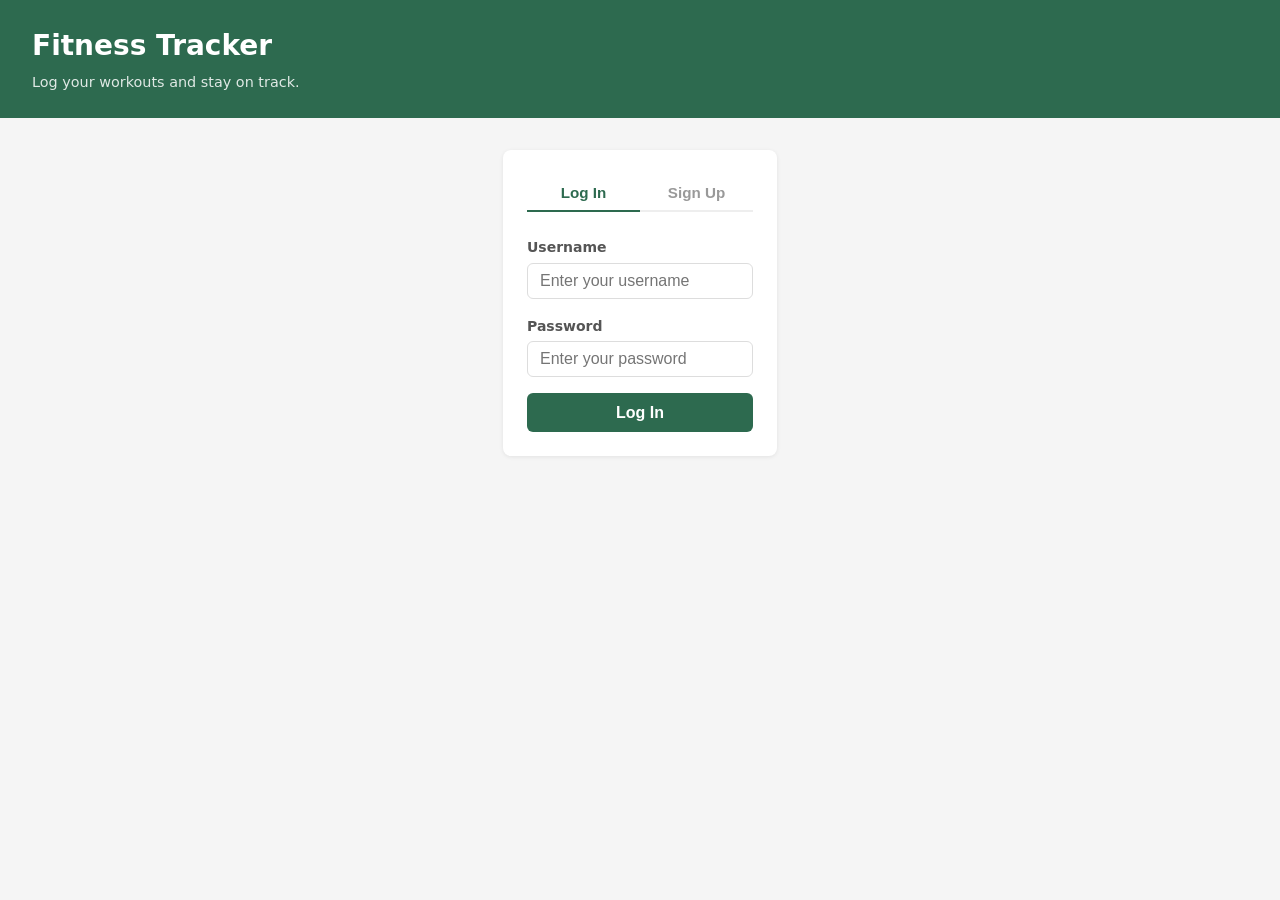
==== index.html @ b751d726 "Add monthly heatmap tab with activity colour-coding Adds a two-tab layout: Log Workout (existing) an" ====
<!DOCTYPE html>
<html lang="en">
<head>
  <meta charset="UTF-8">
  <meta name="viewport" content="width=device-width, initial-scale=1.0">
  <title>Fitness Tracker</title>
  <link rel="stylesheet" href="css/styles.css">
</head>
<body>
  <header>
    <div class="header-inner">
      <div>
        <h1>Fitness Tracker</h1>
        <p>Log your workouts and stay on track.</p>
      </div>
      <div class="user-info">
        <span id="username-display"></span>
        <button id="logout-btn">Log Out</button>
      </div>
    </div>
  </header>

  <main>
    <div class="main-tabs">
      <button class="main-tab active" data-tab="log">Log Workout</button>
      <button class="main-tab" data-tab="heatmap">This Month</button>
    </div>

    <!-- Tab 1: Log Workout -->
    <div id="tab-log">
      <section class="log-form">
        <h2>Log a Workout</h2>
        <form id="workout-form">
          <div class="field">
            <label for="exercise">Exercise</label>
            <input type="text" id="exercise" placeholder="e.g. Running, Squats" required>
          </div>
          <div class="field">
            <label for="duration">Duration (minutes)</label>
            <input type="number" id="duration" min="1" placeholder="30" required>
          </div>
          <div class="field">
            <label for="date">Date</label>
            <input type="date" id="date" required>
          </div>
          <div class="field">
            <label for="notes">Notes (optional)</label>
            <input type="text" id="notes" placeholder="How did it go?">
          </div>
          <button type="submit">Add Workout</button>
        </form>
      </section>

      <section class="workout-list">
        <h2>Past Workouts</h2>
        <ul id="workouts"></ul>
        <p id="empty-state">No workouts logged yet. Add one above!</p>
      </section>
    </div>

    <!-- Tab 2: Heatmap -->
    <div id="tab-heatmap" hidden>
      <section>
        <div class="heatmap-header">
          <button id="prev-month" aria-label="Previous month">&#8249;</button>
          <h2 id="heatmap-title"></h2>
          <button id="next-month" aria-label="Next month">&#8250;</button>
        </div>
        <div class="heatmap-legend">
          <span class="legend-item"><span class="legend-swatch" data-level="0"></span>No workout</span>
          <span class="legend-item"><span class="legend-swatch" data-level="1"></span>1 workout</span>
          <span class="legend-item"><span class="legend-swatch" data-level="2"></span>2 workouts</span>
          <span class="legend-item"><span class="legend-swatch" data-level="3"></span>3+</span>
        </div>
        <div class="heatmap-grid">
          <div class="day-label">Mon</div>
          <div class="day-label">Tue</div>
          <div class="day-label">Wed</div>
          <div class="day-label">Thu</div>
          <div class="day-label">Fri</div>
          <div class="day-label">Sat</div>
          <div class="day-label">Sun</div>
          <div id="heatmap-cells"></div>
        </div>
        <p id="heatmap-summary"></p>
      </section>
    </div>
  </main>

  <script src="js/app.js"></script>
</body>
</html>
---- css/styles.css ----
*, *::before, *::after {
  box-sizing: border-box;
  margin: 0;
  padding: 0;
}

body {
  font-family: system-ui, sans-serif;
  background: #f5f5f5;
  color: #222;
  line-height: 1.6;
}

header {
  background: #2d6a4f;
  color: white;
  padding: 1.5rem 2rem;
}

.header-inner {
  max-width: 640px;
  margin: 0 auto;
  display: flex;
  justify-content: space-between;
  align-items: center;
  gap: 1rem;
}

header h1 {
  font-size: 1.75rem;
  margin-bottom: 0.15rem;
}

header p {
  opacity: 0.85;
  font-size: 0.9rem;
}

.user-info {
  display: flex;
  align-items: center;
  gap: 0.75rem;
  flex-shrink: 0;
}

.user-info span {
  font-size: 0.9rem;
  opacity: 0.9;
  font-weight: 600;
}

#logout-btn {
  padding: 0.35rem 0.85rem;
  background: rgba(255,255,255,0.15);
  color: white;
  border: 1px solid rgba(255,255,255,0.4);
  border-radius: 6px;
  font-size: 0.85rem;
  cursor: pointer;
  transition: background 0.15s;
}

#logout-btn:hover {
  background: rgba(255,255,255,0.25);
}

main {
  max-width: 640px;
  margin: 2rem auto;
  padding: 0 1rem;
  display: flex;
  flex-direction: column;
  gap: 2rem;
}

section {
  background: white;
  border-radius: 8px;
  padding: 1.5rem;
  box-shadow: 0 1px 4px rgba(0,0,0,0.08);
}

h2 {
  font-size: 1.2rem;
  margin-bottom: 1rem;
  color: #2d6a4f;
}

.field {
  display: flex;
  flex-direction: column;
  gap: 0.25rem;
  margin-bottom: 1rem;
}

label {
  font-size: 0.875rem;
  font-weight: 600;
  color: #555;
}

input {
  padding: 0.5rem 0.75rem;
  border: 1px solid #ddd;
  border-radius: 6px;
  font-size: 1rem;
  outline: none;
  transition: border-color 0.15s;
}

input:focus {
  border-color: #2d6a4f;
}

button[type="submit"] {
  width: 100%;
  padding: 0.65rem;
  background: #2d6a4f;
  color: white;
  border: none;
  border-radius: 6px;
  font-size: 1rem;
  font-weight: 600;
  cursor: pointer;
  transition: background 0.15s;
}

button[type="submit"]:hover {
  background: #1b4332;
}

#workouts {
  list-style: none;
  display: flex;
  flex-direction: column;
  gap: 0.75rem;
}

.workout-item {
  display: flex;
  justify-content: space-between;
  align-items: flex-start;
  padding: 0.75rem 1rem;
  background: #f9f9f9;
  border-radius: 6px;
  border-left: 4px solid #2d6a4f;
}

.workout-item .info strong {
  display: block;
  font-size: 1rem;
}

.workout-item .info span {
  font-size: 0.85rem;
  color: #666;
}

.workout-item .notes {
  font-size: 0.8rem;
  color: #888;
  margin-top: 0.2rem;
}

.workout-item button.delete {
  background: none;
  border: none;
  color: #bbb;
  cursor: pointer;
  font-size: 1rem;
  line-height: 1;
  padding: 0;
  transition: color 0.15s;
}

.workout-item button.delete:hover {
  color: #e63946;
}

#empty-state {
  color: #999;
  font-size: 0.9rem;
  text-align: center;
  padding: 1rem 0;
}

/* Main tabs */
.main-tabs {
  display: flex;
  gap: 0.5rem;
  background: white;
  border-radius: 8px;
  padding: 0.4rem;
  box-shadow: 0 1px 4px rgba(0,0,0,0.08);
}

.main-tab {
  flex: 1;
  padding: 0.55rem 1rem;
  border: none;
  border-radius: 6px;
  font-size: 0.95rem;
  font-weight: 600;
  color: #666;
  background: none;
  cursor: pointer;
  transition: background 0.15s, color 0.15s;
}

.main-tab.active {
  background: #2d6a4f;
  color: white;
}

.main-tab:not(.active):hover {
  background: #f0f0f0;
}

/* Heatmap */
.heatmap-header {
  display: flex;
  align-items: center;
  justify-content: space-between;
  margin-bottom: 1rem;
}

.heatmap-header h2 {
  margin-bottom: 0;
}

.heatmap-header button {
  background: none;
  border: 1px solid #ddd;
  border-radius: 6px;
  font-size: 1.4rem;
  line-height: 1;
  padding: 0.1rem 0.5rem;
  color: #555;
  cursor: pointer;
  transition: background 0.15s;
}

.heatmap-header button:hover {
  background: #f0f0f0;
}

.heatmap-legend {
  display: flex;
  gap: 1rem;
  margin-bottom: 1rem;
  flex-wrap: wrap;
}

.legend-item {
  display: flex;
  align-items: center;
  gap: 0.35rem;
  font-size: 0.8rem;
  color: #666;
}

.legend-swatch {
  width: 14px;
  height: 14px;
  border-radius: 3px;
  display: inline-block;
}

.legend-swatch[data-level="0"] { background: #e0e0e0; }
.legend-swatch[data-level="1"] { background: #95d5b2; }
.legend-swatch[data-level="2"] { background: #52b788; }
.legend-swatch[data-level="3"] { background: #1b4332; }

.heatmap-grid {
  display: grid;
  grid-template-columns: repeat(7, 1fr);
  gap: 6px;
}

.day-label {
  text-align: center;
  font-size: 0.75rem;
  font-weight: 600;
  color: #999;
  padding-bottom: 0.25rem;
}

#heatmap-cells {
  display: contents;
}

.heatmap-cell {
  aspect-ratio: 1;
  border-radius: 5px;
  background: #e0e0e0;
  display: flex;
  align-items: center;
  justify-content: center;
  font-size: 0.8rem;
  color: #555;
  cursor: default;
  transition: transform 0.1s;
}

.heatmap-cell:not(.empty):hover {
  transform: scale(1.15);
}

.heatmap-cell.empty {
  background: transparent;
}

.heatmap-cell[data-level="1"] { background: #95d5b2; color: #1b4332; }
.heatmap-cell[data-level="2"] { background: #52b788; color: white; }
.heatmap-cell[data-level="3"] { background: #1b4332; color: white; }

#heatmap-summary {
  margin-top: 1rem;
  font-size: 0.875rem;
  color: #666;
  text-align: center;
}
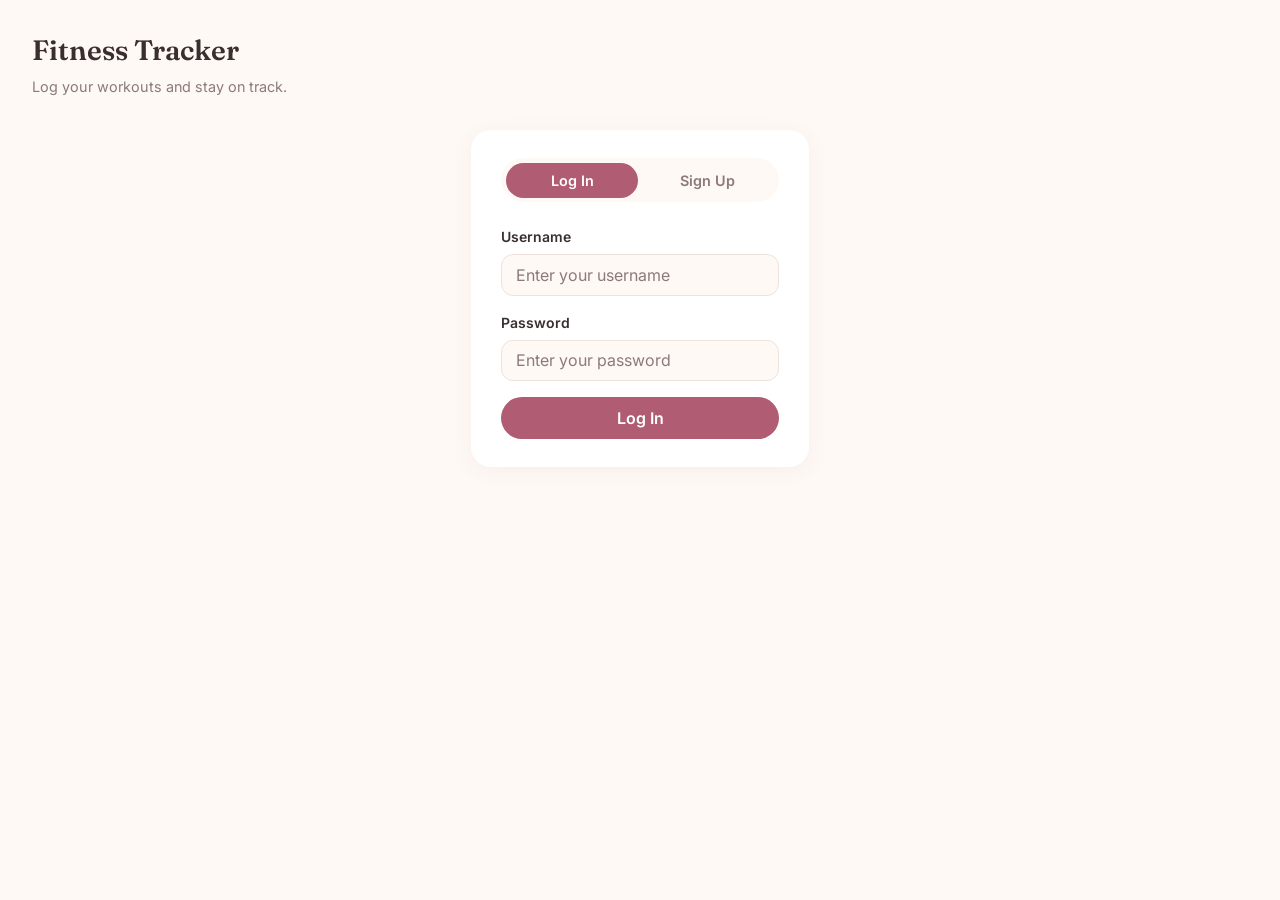
==== commit 9b538044: "Lighten page background and apply new design theme Co-Authored-By: Claude Sonnet 4.6 <noreply@anthro" ====
--- a/index.html
+++ b/index.html
@@ -4,6 +4,8 @@
   <meta charset="UTF-8">
   <meta name="viewport" content="width=device-width, initial-scale=1.0">
   <title>Fitness Tracker</title>
+  <link rel="preconnect" href="https://fonts.googleapis.com">
+  <link rel="preconnect" href="https://fonts.gstatic.com" crossorigin>
   <link rel="stylesheet" href="css/styles.css">
 </head>
 <body>
@@ -24,6 +26,7 @@
     <div class="main-tabs">
       <button class="main-tab active" data-tab="log">Log Workout</button>
       <button class="main-tab" data-tab="heatmap">This Month</button>
+      <button class="main-tab" data-tab="calories">Calories</button>
     </div>
 
     <!-- Tab 1: Log Workout -->
@@ -58,20 +61,76 @@
       </section>
     </div>
 
-    <!-- Tab 2: Heatmap -->
+    <!-- Tab 2: Heatmap + Cycle -->
     <div id="tab-heatmap" hidden>
+
+      <!-- Current phase banner -->
+      <section id="phase-banner" class="phase-banner" hidden>
+        <div class="phase-banner-inner" id="phase-banner-inner">
+          <div class="phase-banner-text">
+            <p class="phase-banner-label" id="phase-banner-label"></p>
+            <p class="phase-banner-day" id="phase-banner-day"></p>
+            <p class="phase-banner-tip" id="phase-banner-tip"></p>
+          </div>
+          <div class="phase-banner-badge" id="phase-banner-badge"></div>
+        </div>
+      </section>
+
+      <!-- Period tracking form -->
+      <section class="period-section">
+        <details id="period-details">
+          <summary>
+            <span>Track Your Period</span>
+            <span class="period-entry-count" id="period-entry-count"></span>
+          </summary>
+          <form id="period-form">
+            <div class="period-form-grid">
+              <div class="field">
+                <label for="period-start">Period Start Date</label>
+                <input type="date" id="period-start" required>
+              </div>
+              <div class="field">
+                <label for="cycle-length">Cycle Length <small>(days)</small></label>
+                <input type="number" id="cycle-length" value="28" min="21" max="45">
+              </div>
+              <div class="field">
+                <label for="period-length">Period Duration <small>(days)</small></label>
+                <input type="number" id="period-length" value="5" min="1" max="10">
+              </div>
+            </div>
+            <button type="submit">Save Entry</button>
+          </form>
+          <ul id="period-history" class="period-history"></ul>
+        </details>
+      </section>
+
+      <!-- Calendar -->
       <section>
         <div class="heatmap-header">
           <button id="prev-month" aria-label="Previous month">&#8249;</button>
           <h2 id="heatmap-title"></h2>
           <button id="next-month" aria-label="Next month">&#8250;</button>
         </div>
-        <div class="heatmap-legend">
-          <span class="legend-item"><span class="legend-swatch" data-level="0"></span>No workout</span>
-          <span class="legend-item"><span class="legend-swatch" data-level="1"></span>1 workout</span>
-          <span class="legend-item"><span class="legend-swatch" data-level="2"></span>2 workouts</span>
-          <span class="legend-item"><span class="legend-swatch" data-level="3"></span>3+</span>
-        </div>
+
+        <div class="heatmap-legends">
+          <div class="legend-group" id="phase-legend">
+            <span class="legend-group-title">Cycle phase</span>
+            <div class="legend-row">
+              <span class="legend-item"><span class="legend-swatch" data-phase="menstrual"></span>Menstrual</span>
+              <span class="legend-item"><span class="legend-swatch" data-phase="follicular"></span>Follicular</span>
+              <span class="legend-item"><span class="legend-swatch" data-phase="ovulation"></span>Ovulation</span>
+              <span class="legend-item"><span class="legend-swatch" data-phase="luteal"></span>Luteal</span>
+            </div>
+          </div>
+          <div class="legend-group">
+            <span class="legend-group-title">Workouts</span>
+            <div class="legend-row">
+              <span class="legend-item"><span class="legend-empty-cell"></span>None</span>
+              <span class="legend-item"><span class="legend-workout-dot"></span>Logged</span>
+            </div>
+          </div>
+        </div>
+
         <div class="heatmap-grid">
           <div class="day-label">Mon</div>
           <div class="day-label">Tue</div>
@@ -82,9 +141,69 @@
           <div class="day-label">Sun</div>
           <div id="heatmap-cells"></div>
         </div>
+
         <p id="heatmap-summary"></p>
-      </section>
-    </div>
+
+        <div id="cycle-insight" class="cycle-insight" hidden>
+          <p id="cycle-insight-text"></p>
+        </div>
+
+        <p id="period-prompt" class="period-prompt">Add your period date above to see cycle phases on the calendar.</p>
+      </section>
+
+    </div>
+
+    <!-- Tab 3: Calories -->
+    <div id="tab-calories" hidden>
+
+      <section class="calorie-form-section">
+        <h2>Log Food</h2>
+        <form id="calorie-form">
+          <div class="field">
+            <label for="food-name">Food Item</label>
+            <input type="text" id="food-name" placeholder="e.g. Grilled chicken, Banana" required>
+          </div>
+          <div class="calorie-form-row">
+            <div class="field">
+              <label for="food-calories">Calories (kcal)</label>
+              <input type="number" id="food-calories" min="0" placeholder="250" required>
+            </div>
+            <div class="field">
+              <label for="meal-type">Meal</label>
+              <select id="meal-type">
+                <option value="Breakfast">Breakfast</option>
+                <option value="Lunch">Lunch</option>
+                <option value="Dinner">Dinner</option>
+                <option value="Snack">Snack</option>
+              </select>
+            </div>
+            <div class="field">
+              <label for="food-date">Date</label>
+              <input type="date" id="food-date" required>
+            </div>
+          </div>
+          <button type="submit">Add Food</button>
+        </form>
+      </section>
+
+      <section class="calorie-log-section">
+        <div class="calorie-log-header">
+          <button id="cal-prev-day" aria-label="Previous day">&#8249;</button>
+          <h2 id="calorie-date-title"></h2>
+          <button id="cal-next-day" aria-label="Next day">&#8250;</button>
+        </div>
+
+        <div class="calorie-total-bar">
+          <span class="total-label">Total</span>
+          <span class="total-value" id="calorie-total">0 kcal</span>
+        </div>
+
+        <ul id="calorie-list"></ul>
+        <p id="calorie-empty">No food logged for this day. Add something above!</p>
+      </section>
+
+    </div>
+
   </main>
 
   <script src="js/app.js"></script>
--- a/css/styles.css
+++ b/css/styles.css
@@ -1,20 +1,45 @@
+@import url('https://fonts.googleapis.com/css2?family=Fraunces:opsz,wght@9..144,600&family=Inter:wght@400;500;600;700&display=swap');
+
+:root {
+  --color-bg: #FEF9F5;
+  --color-surface: #FFFFFF;
+  --color-accent: #B05C73;
+  --color-accent-dark: #7A3B4E;
+  --color-blush: #F4D9D3;
+  --color-sage: #E7E2D8;
+  --color-text: #3A2E2E;
+  --color-text-muted: #8C7A78;
+  --color-border: #EFE2DA;
+  --color-phase-menstrual: #E6A4B4;
+  --color-phase-follicular: #F3C9CF;
+  --color-phase-ovulation: #C2185B;
+  --color-phase-luteal: #B6A6D9;
+  --shadow-card: 0 4px 20px rgba(176, 92, 115, 0.07);
+  --radius-card: 20px;
+  --radius-input: 12px;
+  --radius-pill: 999px;
+}
+
 *, *::before, *::after {
   box-sizing: border-box;
   margin: 0;
   padding: 0;
 }
 
+[hidden] { display: none !important; }
+
 body {
-  font-family: system-ui, sans-serif;
-  background: #f5f5f5;
-  color: #222;
+  font-family: 'Inter', system-ui, sans-serif;
+  background: var(--color-bg);
+  color: var(--color-text);
   line-height: 1.6;
+  min-height: 100vh;
 }
 
 header {
-  background: #2d6a4f;
-  color: white;
-  padding: 1.5rem 2rem;
+  background: var(--color-bg);
+  color: var(--color-text);
+  padding: 1.75rem 2rem 0.5rem;
 }
 
 .header-inner {
@@ -27,12 +52,15 @@
 }
 
 header h1 {
+  font-family: 'Fraunces', Georgia, serif;
+  font-weight: 600;
   font-size: 1.75rem;
   margin-bottom: 0.15rem;
+  color: var(--color-text);
 }
 
 header p {
-  opacity: 0.85;
+  color: var(--color-text-muted);
   font-size: 0.9rem;
 }
 
@@ -45,80 +73,102 @@
 
 .user-info span {
   font-size: 0.9rem;
-  opacity: 0.9;
-  font-weight: 600;
+  font-weight: 600;
+  color: var(--color-text-muted);
 }
 
 #logout-btn {
-  padding: 0.35rem 0.85rem;
-  background: rgba(255,255,255,0.15);
-  color: white;
-  border: 1px solid rgba(255,255,255,0.4);
-  border-radius: 6px;
+  padding: 0.4rem 1rem;
+  background: transparent;
+  color: var(--color-accent-dark);
+  border: 1.5px solid var(--color-border);
+  border-radius: var(--radius-pill);
+  font-family: 'Inter', sans-serif;
   font-size: 0.85rem;
-  cursor: pointer;
-  transition: background 0.15s;
+  font-weight: 600;
+  cursor: pointer;
+  transition: background 0.15s, border-color 0.15s;
 }
 
 #logout-btn:hover {
-  background: rgba(255,255,255,0.25);
+  background: var(--color-blush);
+  border-color: var(--color-accent);
 }
 
 main {
   max-width: 640px;
-  margin: 2rem auto;
+  margin: 1.5rem auto 2.5rem;
   padding: 0 1rem;
   display: flex;
   flex-direction: column;
-  gap: 2rem;
+  gap: 1.25rem;
 }
 
 section {
-  background: white;
-  border-radius: 8px;
-  padding: 1.5rem;
-  box-shadow: 0 1px 4px rgba(0,0,0,0.08);
+  background: var(--color-surface);
+  border-radius: var(--radius-card);
+  padding: 1.75rem 1.875rem;
+  box-shadow: var(--shadow-card);
 }
 
 h2 {
-  font-size: 1.2rem;
+  font-family: 'Fraunces', Georgia, serif;
+  font-weight: 600;
+  font-size: 1.25rem;
   margin-bottom: 1rem;
-  color: #2d6a4f;
+  color: var(--color-text);
 }
 
 .field {
   display: flex;
   flex-direction: column;
-  gap: 0.25rem;
+  gap: 0.35rem;
   margin-bottom: 1rem;
 }
 
 label {
   font-size: 0.875rem;
   font-weight: 600;
-  color: #555;
-}
-
-input {
-  padding: 0.5rem 0.75rem;
-  border: 1px solid #ddd;
-  border-radius: 6px;
+  color: var(--color-text);
+}
+
+input,
+select {
+  padding: 0.6rem 0.85rem;
+  border: 1.5px solid var(--color-border);
+  border-radius: var(--radius-input);
+  font-family: 'Inter', sans-serif;
   font-size: 1rem;
+  color: var(--color-text);
+  background: var(--color-bg);
   outline: none;
-  transition: border-color 0.15s;
-}
-
-input:focus {
-  border-color: #2d6a4f;
+  transition: border-color 0.15s, box-shadow 0.15s;
+  width: 100%;
+}
+
+input::placeholder {
+  color: var(--color-text-muted);
+}
+
+input:focus,
+select:focus {
+  border-color: var(--color-accent);
+  box-shadow: 0 0 0 3px rgba(176, 92, 115, 0.18);
+}
+
+select {
+  background: var(--color-bg);
+  cursor: pointer;
 }
 
 button[type="submit"] {
   width: 100%;
-  padding: 0.65rem;
-  background: #2d6a4f;
+  padding: 0.7rem 1.25rem;
+  background: var(--color-accent);
   color: white;
   border: none;
-  border-radius: 6px;
+  border-radius: var(--radius-pill);
+  font-family: 'Inter', sans-serif;
   font-size: 1rem;
   font-weight: 600;
   cursor: pointer;
@@ -126,7 +176,7 @@
 }
 
 button[type="submit"]:hover {
-  background: #1b4332;
+  background: var(--color-accent-dark);
 }
 
 #workouts {
@@ -140,80 +190,269 @@
   display: flex;
   justify-content: space-between;
   align-items: flex-start;
-  padding: 0.75rem 1rem;
-  background: #f9f9f9;
-  border-radius: 6px;
-  border-left: 4px solid #2d6a4f;
+  padding: 0.85rem 1rem;
+  background: var(--color-bg);
+  border-radius: var(--radius-input);
+  border-left: 4px solid var(--color-accent);
 }
 
 .workout-item .info strong {
   display: block;
   font-size: 1rem;
+  color: var(--color-text);
 }
 
 .workout-item .info span {
   font-size: 0.85rem;
-  color: #666;
+  color: var(--color-text-muted);
 }
 
 .workout-item .notes {
   font-size: 0.8rem;
-  color: #888;
+  color: var(--color-text-muted);
   margin-top: 0.2rem;
 }
 
 .workout-item button.delete {
   background: none;
   border: none;
-  color: #bbb;
-  cursor: pointer;
-  font-size: 1rem;
+  color: var(--color-text-muted);
+  cursor: pointer;
+  font-size: 1.1rem;
   line-height: 1;
   padding: 0;
   transition: color 0.15s;
 }
 
 .workout-item button.delete:hover {
-  color: #e63946;
+  color: var(--color-accent);
 }
 
 #empty-state {
-  color: #999;
+  color: var(--color-text-muted);
   font-size: 0.9rem;
   text-align: center;
   padding: 1rem 0;
 }
 
-/* Main tabs */
+/* Main tabs — pill segmented control */
 .main-tabs {
   display: flex;
-  gap: 0.5rem;
-  background: white;
-  border-radius: 8px;
-  padding: 0.4rem;
-  box-shadow: 0 1px 4px rgba(0,0,0,0.08);
+  gap: 0.25rem;
+  background: var(--color-surface);
+  border-radius: var(--radius-pill);
+  padding: 0.35rem;
+  box-shadow: var(--shadow-card);
 }
 
 .main-tab {
   flex: 1;
-  padding: 0.55rem 1rem;
+  padding: 0.6rem 1rem;
   border: none;
-  border-radius: 6px;
+  border-radius: var(--radius-pill);
+  font-family: 'Inter', sans-serif;
+  font-size: 0.9rem;
+  font-weight: 600;
+  color: var(--color-text-muted);
+  background: transparent;
+  cursor: pointer;
+  transition: background 0.15s, color 0.15s;
+}
+
+.main-tab.active {
+  background: var(--color-accent);
+  color: white;
+}
+
+.main-tab:not(.active):hover {
+  color: var(--color-text);
+}
+
+/* Phase banner */
+.phase-banner {
+  border-radius: var(--radius-card);
+  overflow: hidden;
+  box-shadow: var(--shadow-card);
+}
+
+.phase-banner-inner {
+  display: flex;
+  align-items: center;
+  justify-content: space-between;
+  padding: 1.25rem 1.75rem;
+  gap: 1rem;
+}
+
+.phase-banner-inner[data-phase="menstrual"]  { background: var(--color-phase-menstrual); }
+.phase-banner-inner[data-phase="follicular"] { background: var(--color-phase-follicular); }
+.phase-banner-inner[data-phase="ovulation"]  { background: var(--color-phase-ovulation); color: white; }
+.phase-banner-inner[data-phase="luteal"]     { background: var(--color-phase-luteal); color: white; }
+
+.phase-banner-inner[data-phase="ovulation"] .phase-banner-label,
+.phase-banner-inner[data-phase="ovulation"] .phase-banner-day,
+.phase-banner-inner[data-phase="ovulation"] .phase-banner-tip,
+.phase-banner-inner[data-phase="luteal"] .phase-banner-label,
+.phase-banner-inner[data-phase="luteal"] .phase-banner-day,
+.phase-banner-inner[data-phase="luteal"] .phase-banner-tip {
+  color: white;
+}
+
+.phase-banner-label {
+  font-family: 'Fraunces', Georgia, serif;
+  font-weight: 600;
+  font-size: 1.05rem;
+  color: var(--color-text);
+  margin-bottom: 0.15rem;
+}
+
+.phase-banner-day {
+  font-size: 0.85rem;
+  color: var(--color-text-muted);
+  margin-bottom: 0.25rem;
+}
+
+.phase-banner-tip {
+  font-size: 0.85rem;
+  color: var(--color-text);
+}
+
+.phase-banner-badge {
+  font-size: 2.5rem;
+  flex-shrink: 0;
+}
+
+/* Cycle insight box below calendar */
+.cycle-insight {
+  margin-top: 1rem;
+  padding: 1rem 1.25rem;
+  background: var(--color-blush);
+  border-radius: var(--radius-input);
+  border: 1px solid var(--color-border);
+}
+
+.cycle-insight p {
+  font-size: 0.9rem;
+  color: var(--color-text);
+  line-height: 1.5;
+}
+
+.cycle-insight strong {
+  color: var(--color-accent-dark);
+  font-weight: 600;
+}
+
+/* Period tracking form */
+.period-section {
+  background: var(--color-surface);
+  border-radius: var(--radius-card);
+  box-shadow: var(--shadow-card);
+  overflow: hidden;
+}
+
+.period-section details > summary {
+  display: flex;
+  align-items: center;
+  justify-content: space-between;
+  padding: 1.1rem 1.75rem;
+  cursor: pointer;
+  user-select: none;
+  font-weight: 600;
   font-size: 0.95rem;
-  font-weight: 600;
-  color: #666;
+  color: var(--color-text);
+  list-style: none;
+}
+
+.period-section details > summary::-webkit-details-marker { display: none; }
+
+.period-section details > summary::after {
+  content: '＋';
+  font-size: 1.1rem;
+  color: var(--color-text-muted);
+  transition: transform 0.2s;
+}
+
+.period-section details[open] > summary::after {
+  content: '－';
+}
+
+.period-section details > summary:hover {
+  background: var(--color-bg);
+}
+
+.period-entry-count {
+  font-size: 0.78rem;
+  font-weight: 400;
+  color: var(--color-text-muted);
+  margin-left: auto;
+  margin-right: 0.75rem;
+}
+
+.period-section form {
+  padding: 0 1.75rem 1rem;
+}
+
+.period-form-grid {
+  display: grid;
+  grid-template-columns: 1fr 1fr 1fr;
+  gap: 0.75rem;
+}
+
+@media (max-width: 480px) {
+  .period-form-grid { grid-template-columns: 1fr; }
+}
+
+.period-history {
+  list-style: none;
+  padding: 0 1.75rem 1rem;
+  display: flex;
+  flex-direction: column;
+  gap: 0.5rem;
+  border-top: 1px solid var(--color-border);
+  margin-top: 0.5rem;
+  padding-top: 0.75rem;
+}
+
+.period-history-item {
+  display: flex;
+  align-items: center;
+  gap: 0.75rem;
+}
+
+.period-history-dot {
+  width: 10px;
+  height: 10px;
+  border-radius: 50%;
+  background: var(--color-accent);
+  flex-shrink: 0;
+}
+
+.period-history-info {
+  flex: 1;
+  display: flex;
+  flex-direction: column;
+}
+
+.period-history-info strong {
+  font-size: 0.875rem;
+  color: var(--color-text);
+}
+
+.period-history-info span {
+  font-size: 0.78rem;
+  color: var(--color-text-muted);
+}
+
+.period-history-item .delete {
   background: none;
-  cursor: pointer;
-  transition: background 0.15s, color 0.15s;
-}
-
-.main-tab.active {
-  background: #2d6a4f;
-  color: white;
-}
-
-.main-tab:not(.active):hover {
-  background: #f0f0f0;
+  border: none;
+  color: var(--color-text-muted);
+  cursor: pointer;
+  font-size: 1rem;
+  transition: color 0.15s;
+}
+
+.period-history-item .delete:hover {
+  color: var(--color-accent);
 }
 
 /* Heatmap */
@@ -224,99 +463,292 @@
   margin-bottom: 1rem;
 }
 
-.heatmap-header h2 {
-  margin-bottom: 0;
-}
+.heatmap-header h2 { margin-bottom: 0; }
 
 .heatmap-header button {
-  background: none;
-  border: 1px solid #ddd;
-  border-radius: 6px;
-  font-size: 1.4rem;
+  background: var(--color-bg);
+  border: 1.5px solid var(--color-border);
+  border-radius: var(--radius-pill);
+  font-size: 1.25rem;
   line-height: 1;
-  padding: 0.1rem 0.5rem;
-  color: #555;
-  cursor: pointer;
-  transition: background 0.15s;
+  padding: 0.15rem 0.65rem;
+  color: var(--color-text-muted);
+  cursor: pointer;
+  transition: background 0.15s, color 0.15s;
 }
 
 .heatmap-header button:hover {
-  background: #f0f0f0;
-}
-
-.heatmap-legend {
-  display: flex;
-  gap: 1rem;
+  background: var(--color-blush);
+  color: var(--color-accent-dark);
+}
+
+.heatmap-legends {
+  display: flex;
+  gap: 1.5rem;
   margin-bottom: 1rem;
   flex-wrap: wrap;
 }
 
+.legend-group { display: flex; flex-direction: column; gap: 0.35rem; }
+
+.legend-group-title {
+  font-size: 0.72rem;
+  font-weight: 700;
+  text-transform: uppercase;
+  letter-spacing: 0.05em;
+  color: var(--color-text-muted);
+}
+
+.legend-row {
+  display: flex;
+  gap: 0.75rem;
+  flex-wrap: wrap;
+}
+
 .legend-item {
   display: flex;
   align-items: center;
   gap: 0.35rem;
-  font-size: 0.8rem;
-  color: #666;
+  font-size: 0.78rem;
+  color: var(--color-text-muted);
 }
 
 .legend-swatch {
   width: 14px;
   height: 14px;
-  border-radius: 3px;
+  border-radius: 4px;
   display: inline-block;
-}
-
-.legend-swatch[data-level="0"] { background: #e0e0e0; }
-.legend-swatch[data-level="1"] { background: #95d5b2; }
-.legend-swatch[data-level="2"] { background: #52b788; }
-.legend-swatch[data-level="3"] { background: #1b4332; }
-
+  flex-shrink: 0;
+}
+
+.legend-swatch[data-phase="menstrual"]  { background: var(--color-phase-menstrual); }
+.legend-swatch[data-phase="follicular"] { background: var(--color-phase-follicular); }
+.legend-swatch[data-phase="ovulation"]  { background: var(--color-phase-ovulation); }
+.legend-swatch[data-phase="luteal"]     { background: var(--color-phase-luteal); }
+
+.legend-workout-dot {
+  width: 8px;
+  height: 8px;
+  border-radius: 50%;
+  background: var(--color-accent);
+  display: inline-block;
+  flex-shrink: 0;
+}
+
+.legend-empty-cell {
+  width: 14px;
+  height: 14px;
+  border-radius: 4px;
+  background: var(--color-sage);
+  display: inline-block;
+  flex-shrink: 0;
+}
+
+/* Calendar grid */
 .heatmap-grid {
   display: grid;
   grid-template-columns: repeat(7, 1fr);
-  gap: 6px;
+  gap: 8px;
 }
 
 .day-label {
   text-align: center;
-  font-size: 0.75rem;
-  font-weight: 600;
-  color: #999;
-  padding-bottom: 0.25rem;
-}
-
-#heatmap-cells {
-  display: contents;
-}
+  font-size: 0.7rem;
+  font-weight: 600;
+  color: var(--color-text-muted);
+  padding-bottom: 0.2rem;
+}
+
+#heatmap-cells { display: contents; }
 
 .heatmap-cell {
   aspect-ratio: 1;
-  border-radius: 5px;
-  background: #e0e0e0;
-  display: flex;
-  align-items: center;
-  justify-content: center;
-  font-size: 0.8rem;
-  color: #555;
+  border-radius: 12px;
+  background: var(--color-sage);
+  position: relative;
   cursor: default;
-  transition: transform 0.1s;
-}
-
-.heatmap-cell:not(.empty):hover {
-  transform: scale(1.15);
-}
-
-.heatmap-cell.empty {
-  background: transparent;
-}
-
-.heatmap-cell[data-level="1"] { background: #95d5b2; color: #1b4332; }
-.heatmap-cell[data-level="2"] { background: #52b788; color: white; }
-.heatmap-cell[data-level="3"] { background: #1b4332; color: white; }
+  transition: transform 0.12s;
+}
+
+.heatmap-cell:not(.empty):hover { transform: scale(1.06); z-index: 1; }
+
+.heatmap-cell.empty { background: transparent; }
+
+.heatmap-cell.today {
+  box-shadow: inset 0 0 0 2px var(--color-accent-dark);
+}
+
+.heatmap-cell[data-phase="menstrual"]  { background: var(--color-phase-menstrual); }
+.heatmap-cell[data-phase="follicular"] { background: var(--color-phase-follicular); }
+.heatmap-cell[data-phase="ovulation"]  { background: var(--color-phase-ovulation); }
+.heatmap-cell[data-phase="luteal"]     { background: var(--color-phase-luteal); }
+
+.cell-day-num {
+  position: absolute;
+  bottom: 6px;
+  left: 8px;
+  font-size: 0.72rem;
+  font-weight: 600;
+  color: var(--color-text);
+  line-height: 1;
+}
+
+.heatmap-cell[data-phase="ovulation"] .cell-day-num,
+.heatmap-cell[data-phase="luteal"] .cell-day-num {
+  color: white;
+}
+
+.cell-workout-dot {
+  position: absolute;
+  top: 6px;
+  right: 6px;
+  width: 7px;
+  height: 7px;
+  border-radius: 50%;
+  background: var(--color-accent);
+}
 
 #heatmap-summary {
   margin-top: 1rem;
   font-size: 0.875rem;
-  color: #666;
+  color: var(--color-text-muted);
   text-align: center;
 }
+
+.period-prompt {
+  margin-top: 0.75rem;
+  font-size: 0.82rem;
+  color: var(--color-text-muted);
+  text-align: center;
+}
+
+/* Calories tab */
+.calorie-form-section,
+.calorie-log-section {
+  background: var(--color-surface);
+  border-radius: var(--radius-card);
+  padding: 1.75rem 1.875rem;
+  box-shadow: var(--shadow-card);
+}
+
+.calorie-form-row {
+  display: grid;
+  grid-template-columns: 1fr 1fr 1fr;
+  gap: 0.75rem;
+}
+
+@media (max-width: 480px) {
+  .calorie-form-row { grid-template-columns: 1fr; }
+}
+
+.calorie-log-header {
+  display: flex;
+  align-items: center;
+  justify-content: space-between;
+  margin-bottom: 1rem;
+}
+
+.calorie-log-header h2 { margin-bottom: 0; }
+
+.calorie-log-header button {
+  background: var(--color-bg);
+  border: 1.5px solid var(--color-border);
+  border-radius: var(--radius-pill);
+  font-size: 1.25rem;
+  line-height: 1;
+  padding: 0.15rem 0.65rem;
+  color: var(--color-text-muted);
+  cursor: pointer;
+  transition: background 0.15s, color 0.15s;
+}
+
+.calorie-log-header button:hover {
+  background: var(--color-blush);
+  color: var(--color-accent-dark);
+}
+
+.calorie-total-bar {
+  display: flex;
+  justify-content: space-between;
+  align-items: center;
+  background: var(--color-blush);
+  border: 1px solid var(--color-border);
+  border-radius: var(--radius-input);
+  padding: 0.85rem 1.1rem;
+  margin-bottom: 1rem;
+}
+
+.total-label {
+  font-size: 0.875rem;
+  font-weight: 600;
+  color: var(--color-text-muted);
+}
+
+.total-value {
+  font-family: 'Fraunces', Georgia, serif;
+  font-weight: 600;
+  font-size: 1.2rem;
+  color: var(--color-accent-dark);
+}
+
+#calorie-list {
+  list-style: none;
+  display: flex;
+  flex-direction: column;
+  gap: 0.4rem;
+}
+
+.calorie-meal-header {
+  font-size: 0.72rem;
+  font-weight: 700;
+  text-transform: uppercase;
+  letter-spacing: 0.06em;
+  color: var(--color-text-muted);
+  margin-top: 0.75rem;
+  padding-left: 0.25rem;
+}
+
+.calorie-meal-header:first-child { margin-top: 0; }
+
+.calorie-item {
+  display: flex;
+  align-items: center;
+  gap: 0.75rem;
+  padding: 0.65rem 0.85rem;
+  background: var(--color-bg);
+  border-radius: var(--radius-input);
+  border-left: 3px solid var(--color-accent);
+}
+
+.calorie-food {
+  flex: 1;
+  font-size: 0.9rem;
+  color: var(--color-text);
+}
+
+.calorie-kcal {
+  font-size: 0.875rem;
+  font-weight: 700;
+  color: var(--color-accent-dark);
+  white-space: nowrap;
+}
+
+.calorie-item .delete {
+  background: none;
+  border: none;
+  color: var(--color-text-muted);
+  cursor: pointer;
+  font-size: 1rem;
+  padding: 0;
+  line-height: 1;
+  transition: color 0.15s;
+}
+
+.calorie-item .delete:hover { color: var(--color-accent); }
+
+#calorie-empty {
+  color: var(--color-text-muted);
+  font-size: 0.9rem;
+  text-align: center;
+  padding: 1rem 0;
+}
